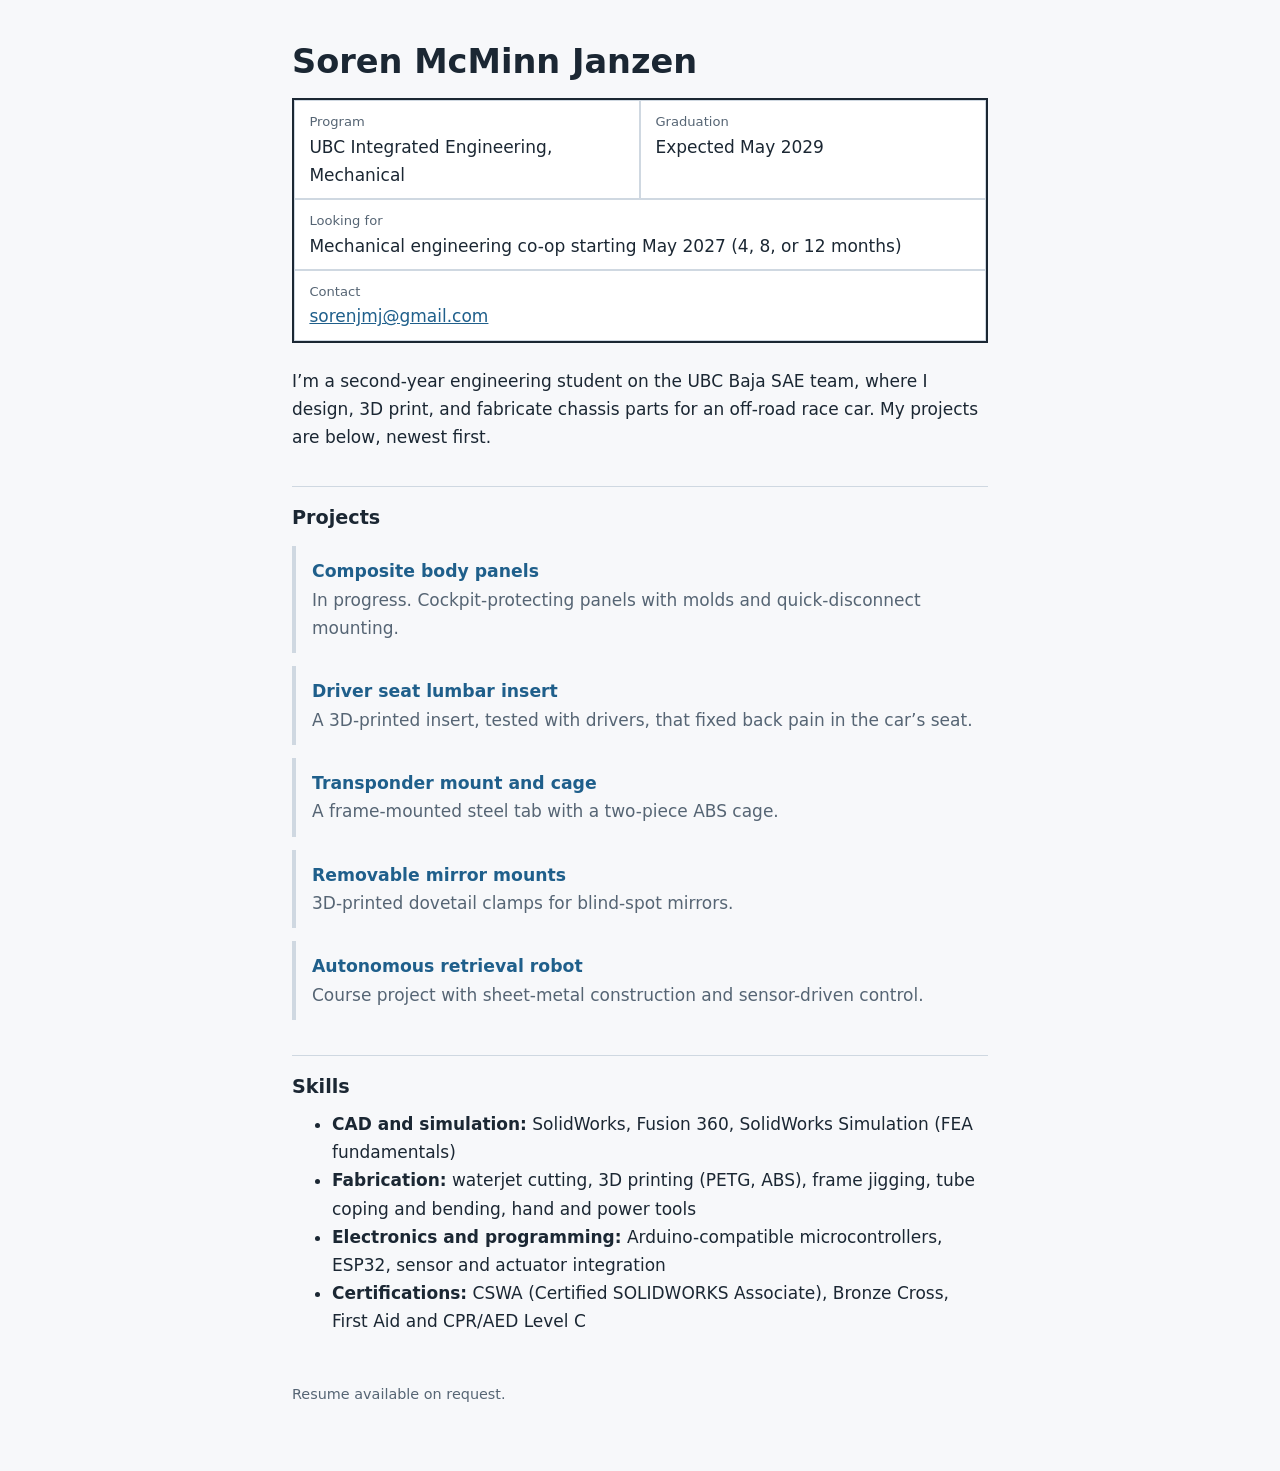
==== index.html @ 5ea5e31b "Add files via upload" ====
<!DOCTYPE html>
<html lang="en"><head><meta charset="utf-8"><meta name="viewport" content="width=device-width, initial-scale=1">
<title>Soren McMinn Janzen | Mechanical Engineering Portfolio</title><link rel="stylesheet" href="style.css"></head>
<body><main class="wrap">
<h1>Soren McMinn Janzen</h1>
<div class="titleblock">
<div><small>Program</small>UBC Integrated Engineering, Mechanical</div>
<div><small>Graduation</small>Expected May 2029</div>
<div class="wide"><small>Looking for</small>Mechanical engineering co-op starting May 2027 (4, 8, or 12 months)</div>
<div class="wide"><small>Contact</small><a href="mailto:sorenjmj@gmail.com">sorenjmj@gmail.com</a></div>
</div>
<p>I’m a second-year engineering student on the UBC Baja SAE team, where I design, 3D print, and fabricate chassis parts for an off-road race car. My projects are below, newest first.</p>
<h2>Projects</h2>
<a class="proj" href="body-panels.html"><strong>Composite body panels</strong><span>In progress. Cockpit-protecting panels with molds and quick-disconnect mounting.</span></a>
<a class="proj" href="seat-insert.html"><strong>Driver seat lumbar insert</strong><span>A 3D-printed insert, tested with drivers, that fixed back pain in the car’s seat.</span></a>
<a class="proj" href="transponder-mount.html"><strong>Transponder mount and cage</strong><span>A frame-mounted steel tab with a two-piece ABS cage.</span></a>
<a class="proj" href="mirrors.html"><strong>Removable mirror mounts</strong><span>3D-printed dovetail clamps for blind-spot mirrors.</span></a>
<a class="proj" href="robot.html"><strong>Autonomous retrieval robot</strong><span>Course project with sheet-metal construction and sensor-driven control.</span></a>
<h2>Skills</h2>
<ul><li><strong>CAD and simulation:</strong> SolidWorks, Fusion 360, SolidWorks Simulation (FEA fundamentals)</li>
<li><strong>Fabrication:</strong> waterjet cutting, 3D printing (PETG, ABS), frame jigging, tube coping and bending, hand and power tools</li>
<li><strong>Electronics and programming:</strong> Arduino-compatible microcontrollers, ESP32, sensor and actuator integration</li>
<li><strong>Certifications:</strong> CSWA (Certified SOLIDWORKS Associate), Bronze Cross, First Aid and CPR/AED Level C</li></ul>
<footer>Resume available on request.</footer>
</main></body></html>
---- style.css ----
:root{--bg:#f7f8fa;--ink:#1b2733;--mute:#566574;--rule:#cfd8e1;--accent:#1f5f8b;--panel:#fff}
*{box-sizing:border-box}
body{margin:0;font:17px/1.65 system-ui,-apple-system,"Segoe UI",Roboto,Helvetica,Arial,sans-serif;color:var(--ink);background:var(--bg)}
.wrap{max-width:46rem;margin:0 auto;padding:2rem 1.25rem 4rem}
a{color:var(--accent)}
a:focus-visible{outline:3px solid var(--accent);outline-offset:2px}
h1{font-size:2.1rem;line-height:1.2;margin:.3em 0 .2em}
h2{font-size:1.2rem;margin:2.2rem 0 .5rem;padding-top:.9rem;border-top:1px solid var(--rule)}
p,ul{margin:.5rem 0}
.meta{color:var(--mute);margin:0 0 1rem}
.back{display:inline-block;margin-bottom:1rem}
.titleblock{display:grid;grid-template-columns:1fr 1fr;border:2px solid var(--ink);background:var(--panel);margin:1rem 0 1.5rem}
.titleblock div{padding:.6rem .9rem;border:1px solid var(--rule)}
.titleblock small{display:block;color:var(--mute);font-size:.82rem}
.titleblock .wide{grid-column:1/-1}
.proj{display:block;padding:.7rem 0 .7rem 1rem;border-left:4px solid var(--rule);margin:.8rem 0;text-decoration:none;color:inherit}
.proj:hover,.proj:focus-visible{border-left-color:var(--accent)}
.proj strong{display:block;font-size:1.08rem;color:var(--accent)}
.proj span{color:var(--mute)}
.status{border-left:4px solid var(--accent);background:var(--panel);padding:.7rem 1rem;margin:1rem 0}
.fig{margin:1.4rem 0}
.fig img{display:block;width:100%;height:auto;border:1px solid var(--rule)}
.fig figcaption{color:var(--mute);font-size:.9rem;margin-top:.4rem}
footer{margin-top:3rem;color:var(--mute);font-size:.9rem}
@media(max-width:34rem){.titleblock{grid-template-columns:1fr}h1{font-size:1.7rem}}
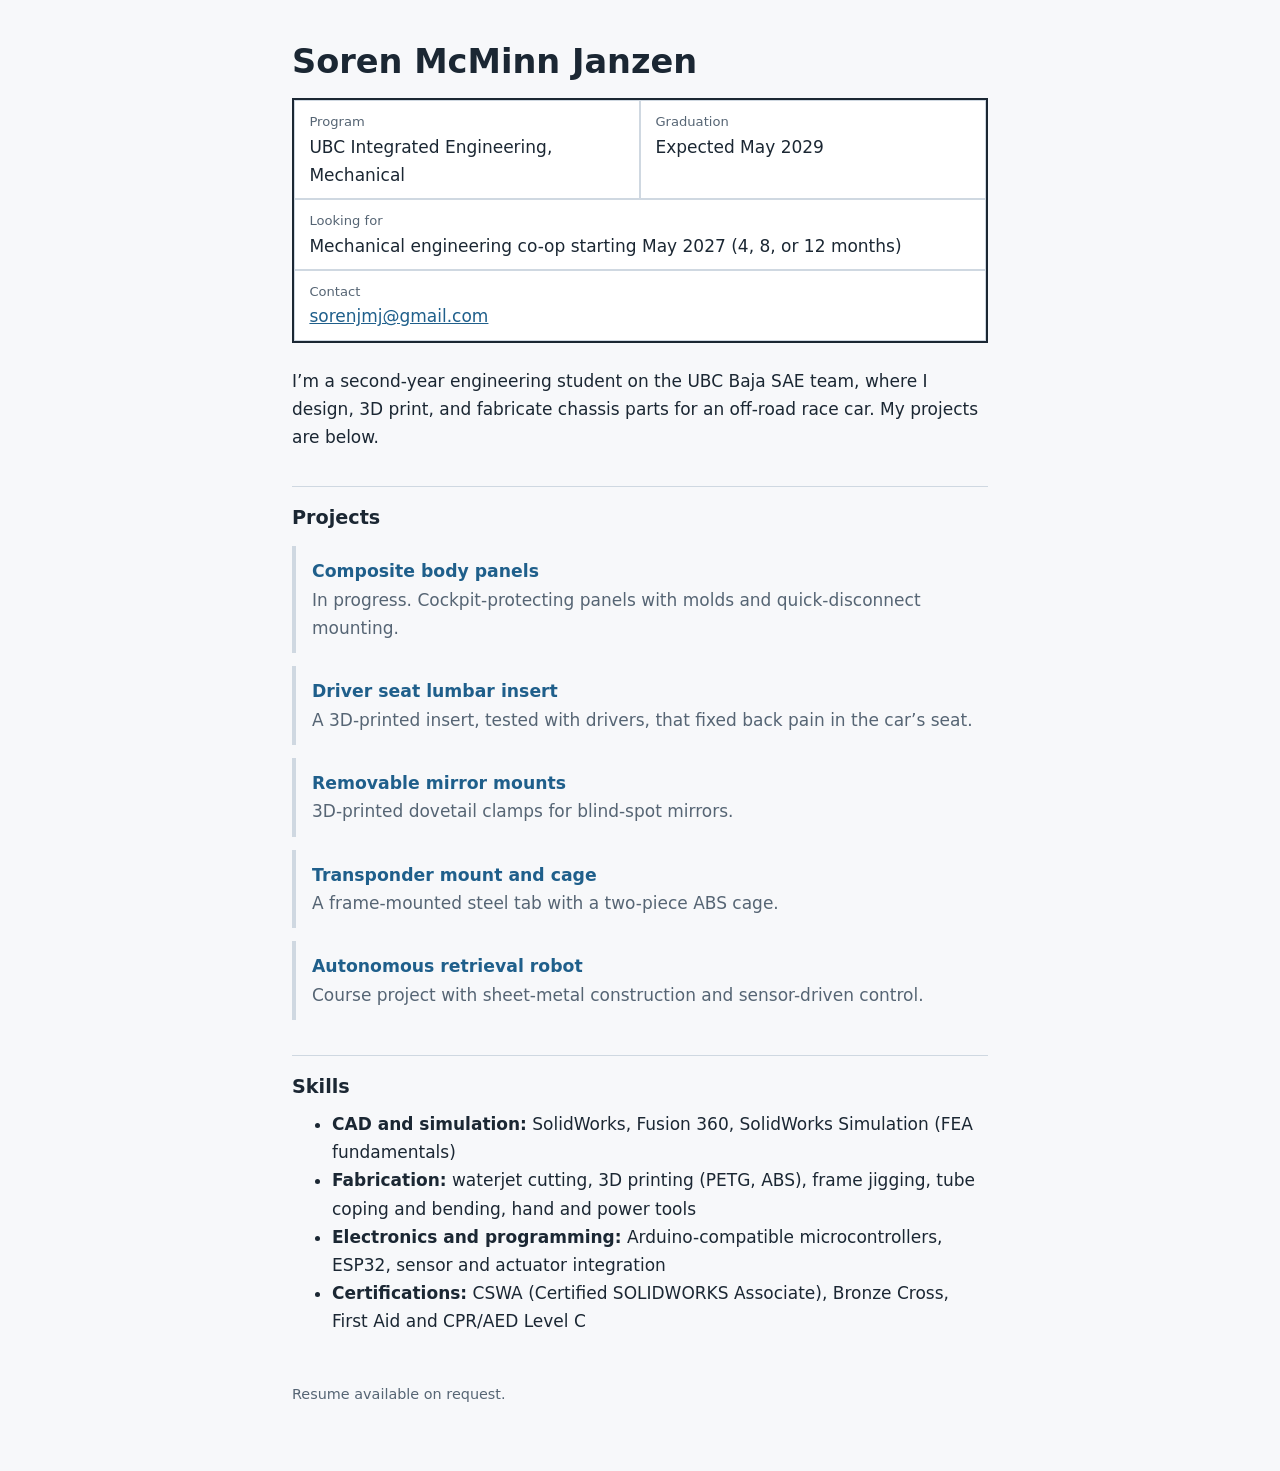
==== commit 557d339c: "Update index.html" ====
--- a/index.html
+++ b/index.html
@@ -9,12 +9,12 @@
 <div class="wide"><small>Looking for</small>Mechanical engineering co-op starting May 2027 (4, 8, or 12 months)</div>
 <div class="wide"><small>Contact</small><a href="mailto:sorenjmj@gmail.com">sorenjmj@gmail.com</a></div>
 </div>
-<p>I’m a second-year engineering student on the UBC Baja SAE team, where I design, 3D print, and fabricate chassis parts for an off-road race car. My projects are below, newest first.</p>
+<p>I’m a second-year engineering student on the UBC Baja SAE team, where I design, 3D print, and fabricate chassis parts for an off-road race car. My projects are below.</p>
 <h2>Projects</h2>
 <a class="proj" href="body-panels.html"><strong>Composite body panels</strong><span>In progress. Cockpit-protecting panels with molds and quick-disconnect mounting.</span></a>
 <a class="proj" href="seat-insert.html"><strong>Driver seat lumbar insert</strong><span>A 3D-printed insert, tested with drivers, that fixed back pain in the car’s seat.</span></a>
+<a class="proj" href="mirrors.html"><strong>Removable mirror mounts</strong><span>3D-printed dovetail clamps for blind-spot mirrors.</span></a>
 <a class="proj" href="transponder-mount.html"><strong>Transponder mount and cage</strong><span>A frame-mounted steel tab with a two-piece ABS cage.</span></a>
-<a class="proj" href="mirrors.html"><strong>Removable mirror mounts</strong><span>3D-printed dovetail clamps for blind-spot mirrors.</span></a>
 <a class="proj" href="robot.html"><strong>Autonomous retrieval robot</strong><span>Course project with sheet-metal construction and sensor-driven control.</span></a>
 <h2>Skills</h2>
 <ul><li><strong>CAD and simulation:</strong> SolidWorks, Fusion 360, SolidWorks Simulation (FEA fundamentals)</li>
@@ -22,4 +22,4 @@
 <li><strong>Electronics and programming:</strong> Arduino-compatible microcontrollers, ESP32, sensor and actuator integration</li>
 <li><strong>Certifications:</strong> CSWA (Certified SOLIDWORKS Associate), Bronze Cross, First Aid and CPR/AED Level C</li></ul>
 <footer>Resume available on request.</footer>
-</main></body></html>+</main></body></html>
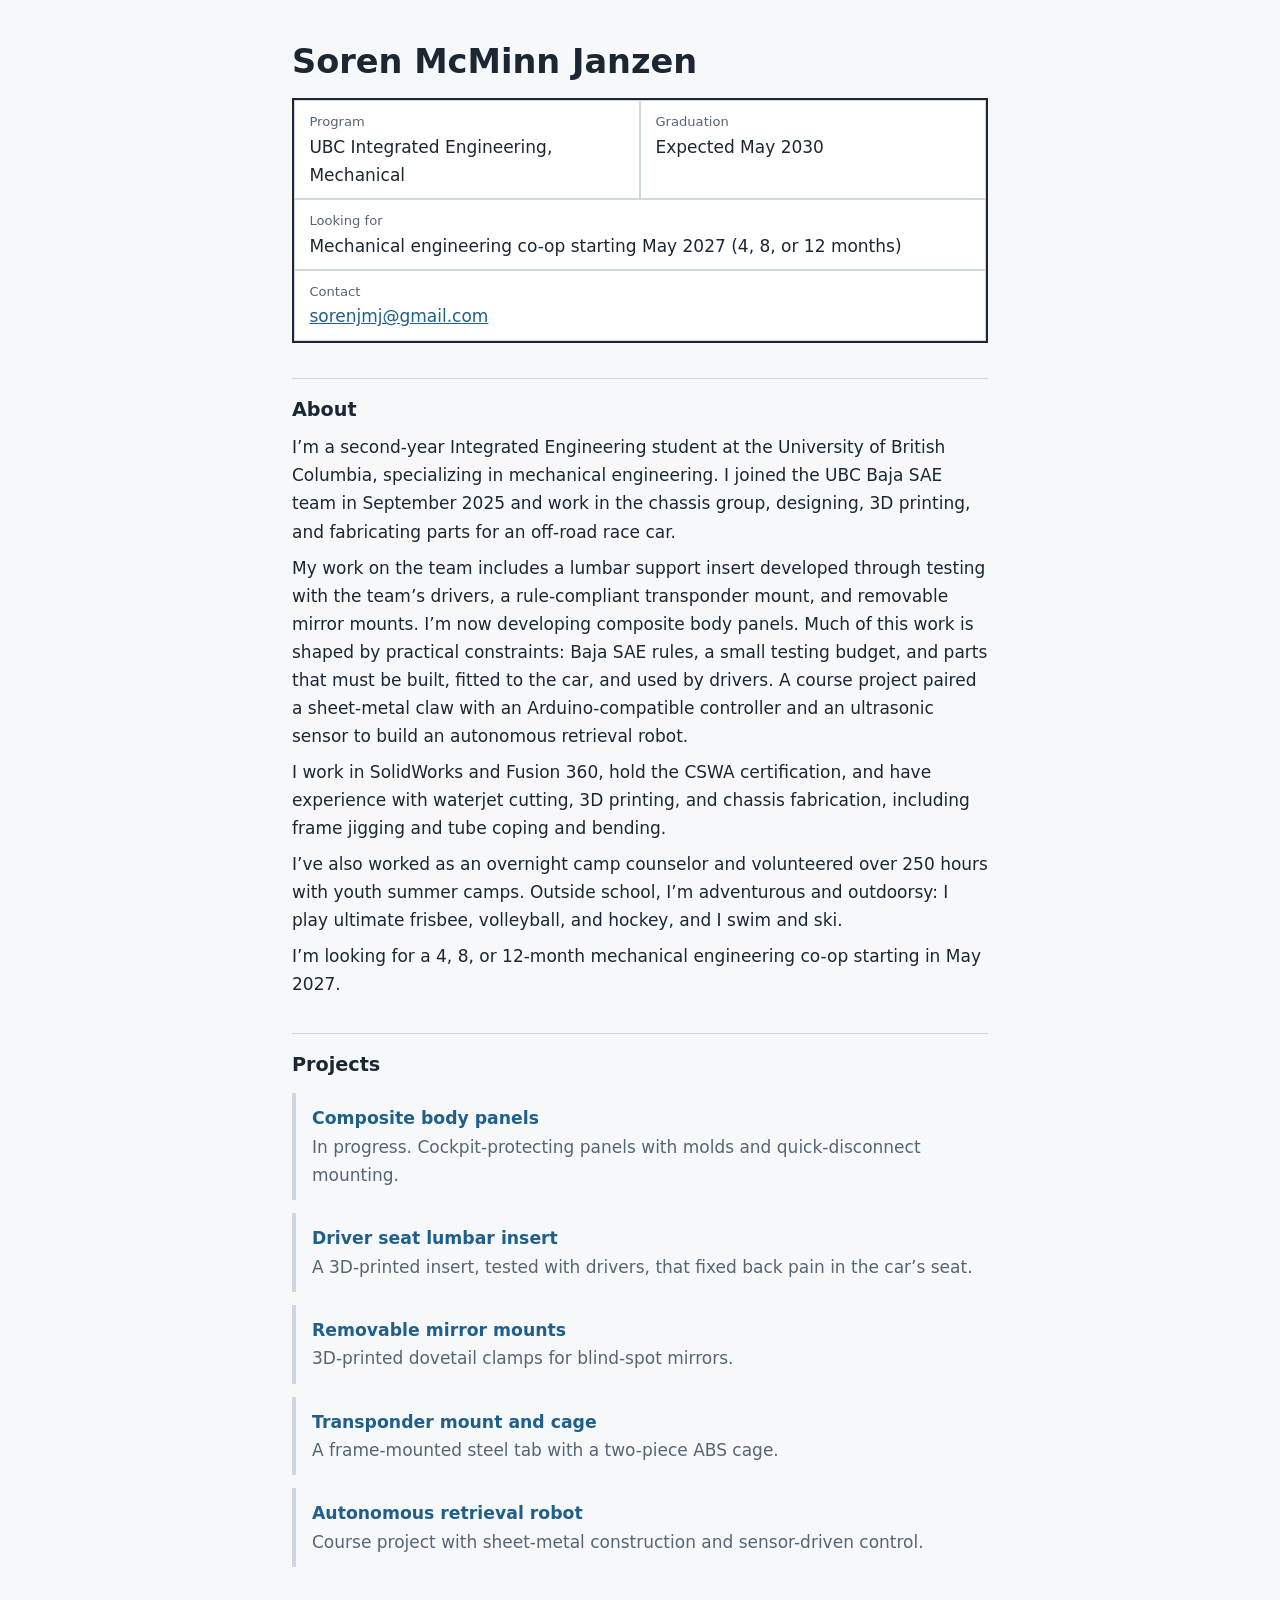
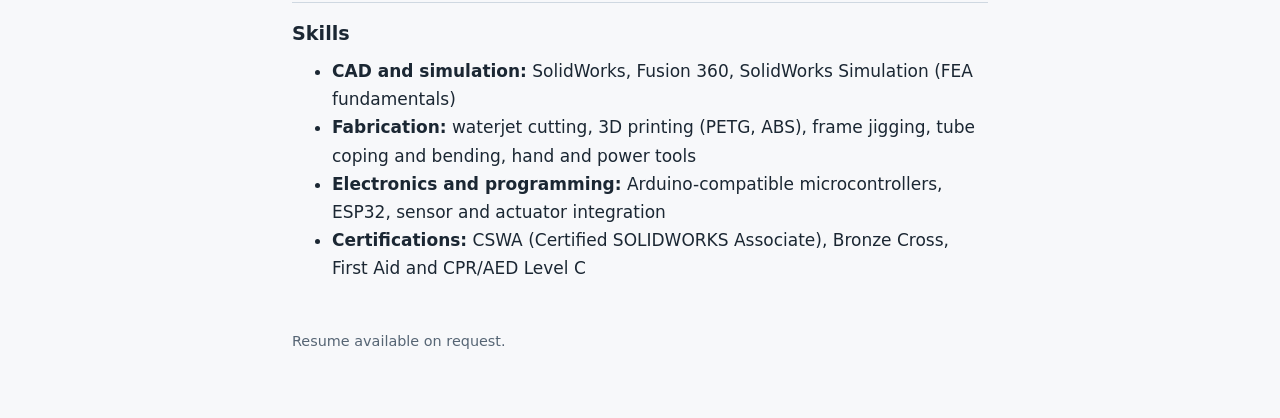
==== commit 4f5d0db6: "Update index.html" ====
--- a/index.html
+++ b/index.html
@@ -5,12 +5,11 @@
 <h1>Soren McMinn Janzen</h1>
 <div class="titleblock">
 <div><small>Program</small>UBC Integrated Engineering, Mechanical</div>
-<div><small>Graduation</small>Expected May 2029</div>
+<div><small>Graduation</small>Expected May 2030</div>
 <div class="wide"><small>Looking for</small>Mechanical engineering co-op starting May 2027 (4, 8, or 12 months)</div>
 <div class="wide"><small>Contact</small><a href="mailto:sorenjmj@gmail.com">sorenjmj@gmail.com</a></div>
 </div>
-<p>I’m a second-year engineering student on the UBC Baja SAE team, where I design, 3D print, and fabricate chassis parts for an off-road race car. My projects are below.</p>
-<h2>Projects</h2>
+<h2>About</h2><p>I’m a second-year Integrated Engineering student at the University of British Columbia, specializing in mechanical engineering. I joined the UBC Baja SAE team in September 2025 and work in the chassis group, designing, 3D printing, and fabricating parts for an off-road race car.</p><p>My work on the team includes a lumbar support insert developed through testing with the team’s drivers, a rule-compliant transponder mount, and removable mirror mounts. I’m now developing composite body panels. Much of this work is shaped by practical constraints: Baja SAE rules, a small testing budget, and parts that must be built, fitted to the car, and used by drivers. A course project paired a sheet-metal claw with an Arduino-compatible controller and an ultrasonic sensor to build an autonomous retrieval robot.</p><p>I work in SolidWorks and Fusion 360, hold the CSWA certification, and have experience with waterjet cutting, 3D printing, and chassis fabrication, including frame jigging and tube coping and bending.</p><p>I’ve also worked as an overnight camp counselor and volunteered over 250 hours with youth summer camps. Outside school, I’m adventurous and outdoorsy: I play ultimate frisbee, volleyball, and hockey, and I swim and ski.</p><p>I’m looking for a 4, 8, or 12-month mechanical engineering co-op starting in May 2027.</p><h2>Projects</h2>
 <a class="proj" href="body-panels.html"><strong>Composite body panels</strong><span>In progress. Cockpit-protecting panels with molds and quick-disconnect mounting.</span></a>
 <a class="proj" href="seat-insert.html"><strong>Driver seat lumbar insert</strong><span>A 3D-printed insert, tested with drivers, that fixed back pain in the car’s seat.</span></a>
 <a class="proj" href="mirrors.html"><strong>Removable mirror mounts</strong><span>3D-printed dovetail clamps for blind-spot mirrors.</span></a>
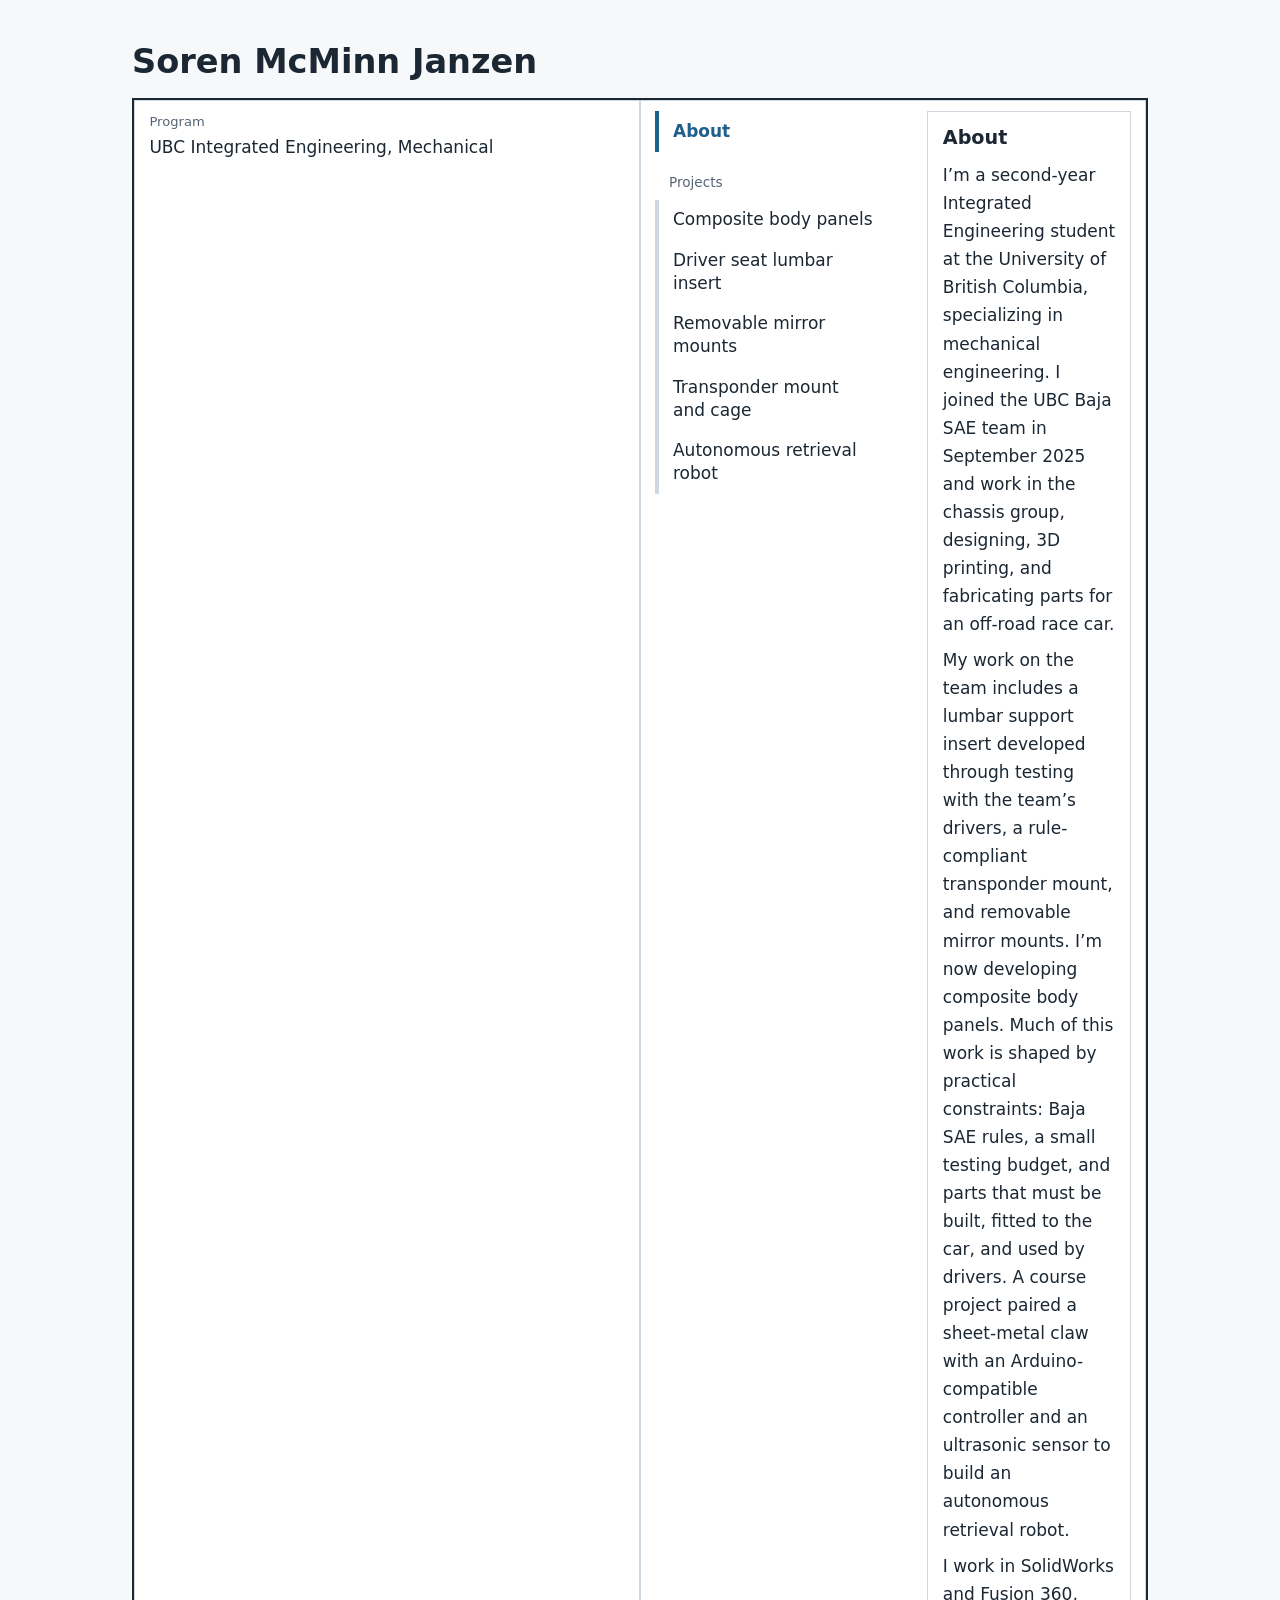
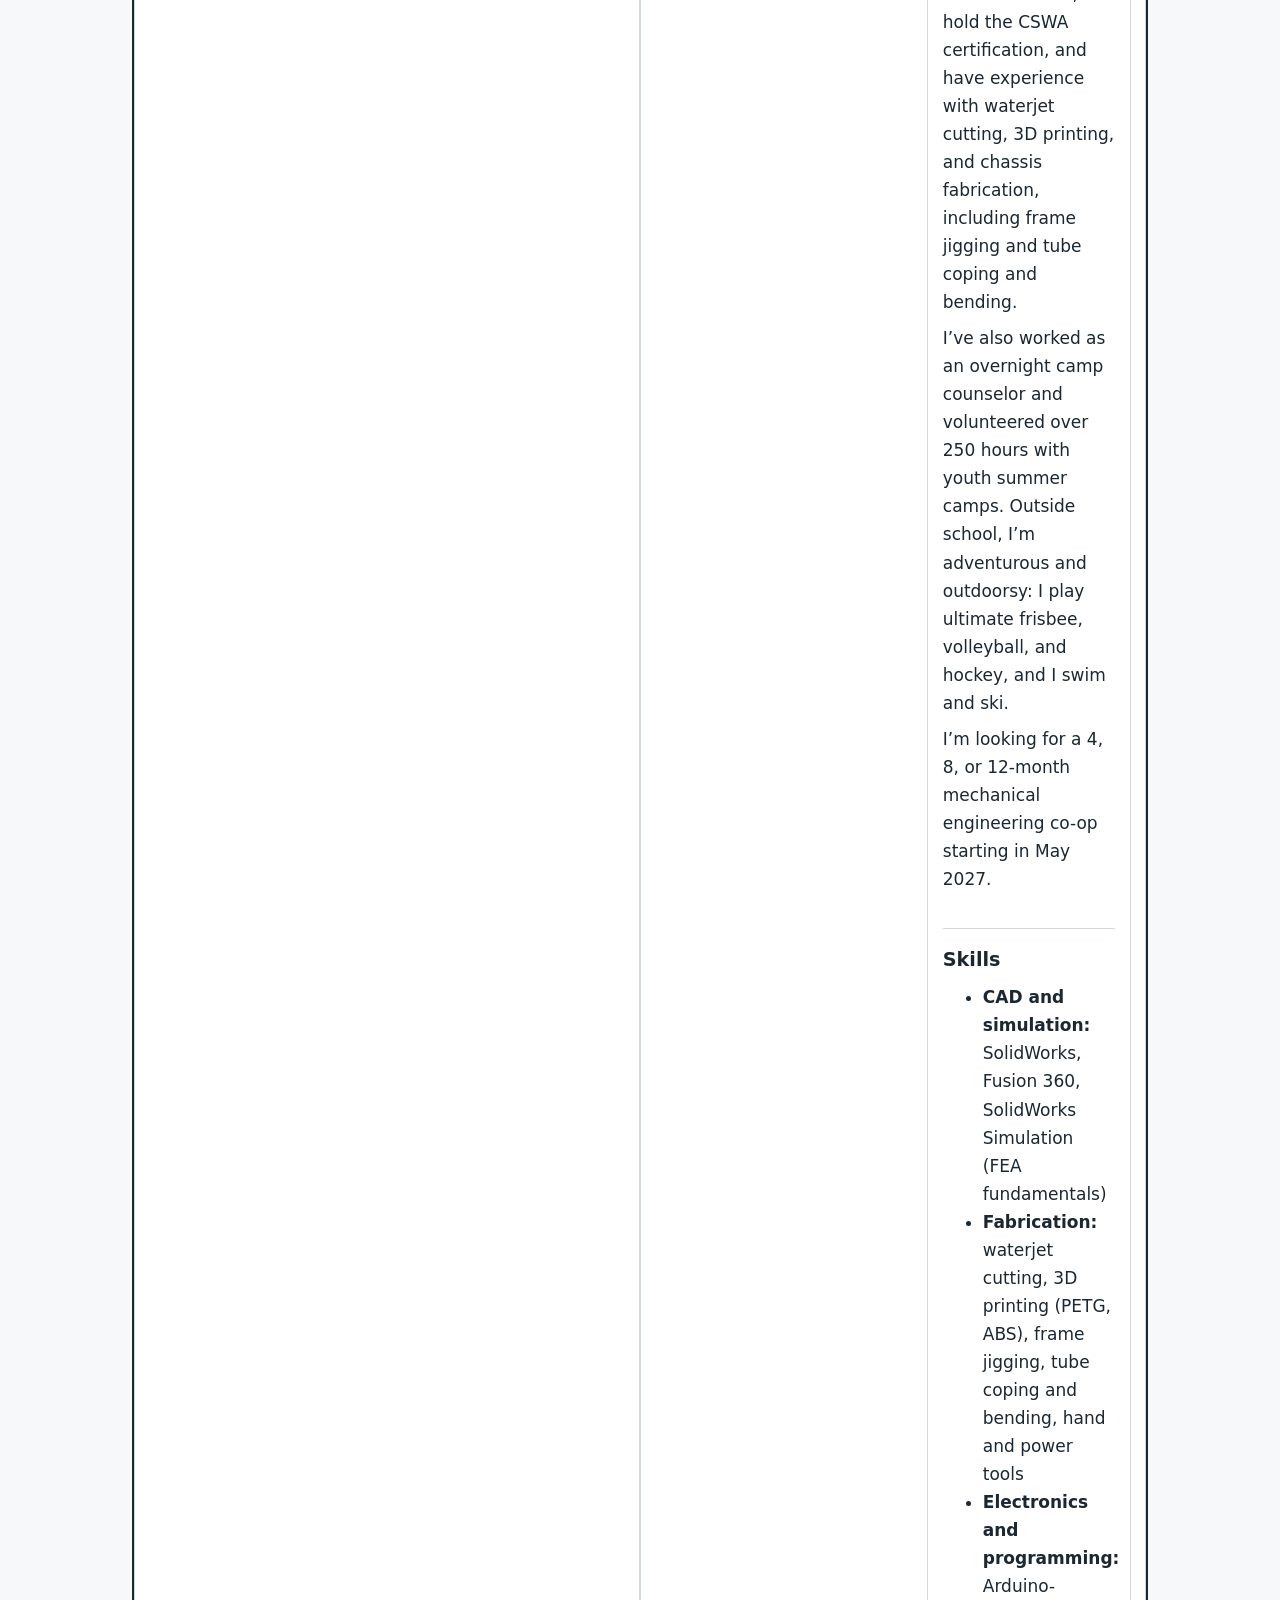
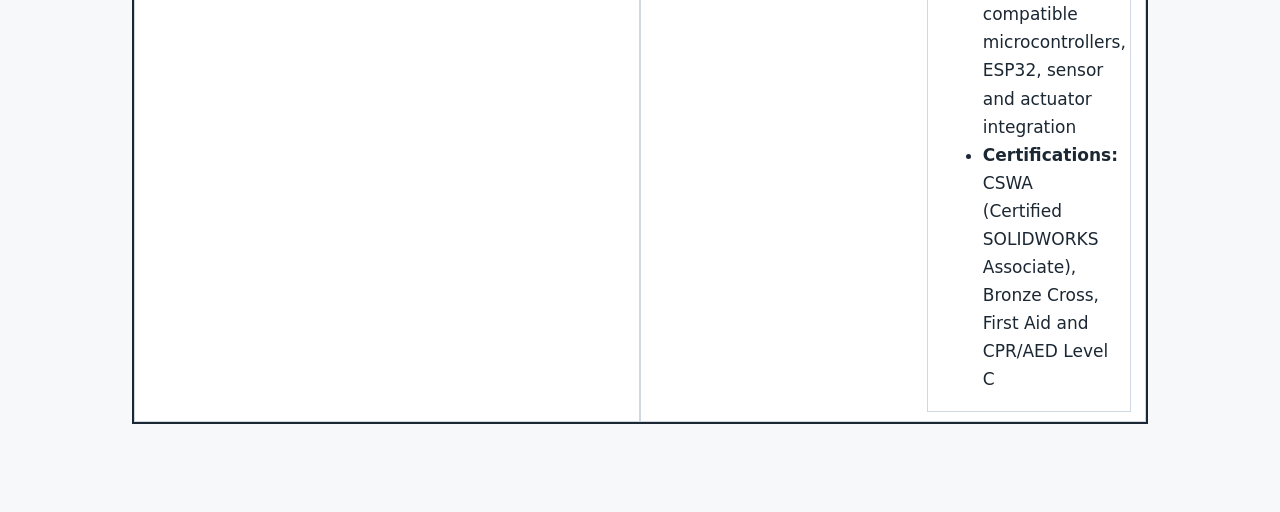
==== commit edd845f7: "Update index.html" ====
--- a/index.html
+++ b/index.html
@@ -1,24 +1,74 @@
 <!DOCTYPE html>
 <html lang="en"><head><meta charset="utf-8"><meta name="viewport" content="width=device-width, initial-scale=1">
 <title>Soren McMinn Janzen | Mechanical Engineering Portfolio</title><link rel="stylesheet" href="style.css"></head>
-<body><main class="wrap">
+<body><main class="wrap wide">
 <h1>Soren McMinn Janzen</h1>
 <div class="titleblock">
 <div><small>Program</small>UBC Integrated Engineering, Mechanical</div>
-<div><small>Graduation</small>Expected May 2030</div>
-<div class="wide"><small>Looking for</small>Mechanical engineering co-op starting May 2027 (4, 8, or 12 months)</div>
-<div class="wide"><small>Contact</small><a href="mailto:sorenjmj@gmail.com">sorenjmj@gmail.com</a></div>
-</div>
-<h2>About</h2><p>I’m a second-year Integrated Engineering student at the University of British Columbia, specializing in mechanical engineering. I joined the UBC Baja SAE team in September 2025 and work in the chassis group, designing, 3D printing, and fabricating parts for an off-road race car.</p><p>My work on the team includes a lumbar support insert developed through testing with the team’s drivers, a rule-compliant transponder mount, and removable mirror mounts. I’m now developing composite body panels. Much of this work is shaped by practical constraints: Baja SAE rules, a small testing budget, and parts that must be built, fitted to the car, and used by drivers. A course project paired a sheet-metal claw with an Arduino-compatible controller and an ultrasonic sensor to build an autonomous retrieval robot.</p><p>I work in SolidWorks and Fusion 360, hold the CSWA certification, and have experience with waterjet cutting, 3D printing, and chassis fabrication, including frame jigging and tube coping and bending.</p><p>I’ve also worked as an overnight camp counselor and volunteered over 250 hours with youth summer camps. Outside school, I’m adventurous and outdoorsy: I play ultimate frisbee, volleyball, and hockey, and I swim and ski.</p><p>I’m looking for a 4, 8, or 12-month mechanical engineering co-op starting in May 2027.</p><h2>Projects</h2>
-<a class="proj" href="body-panels.html"><strong>Composite body panels</strong><span>In progress. Cockpit-protecting panels with molds and quick-disconnect mounting.</span></a>
-<a class="proj" href="seat-insert.html"><strong>Driver seat lumbar insert</strong><span>A 3D-printed insert, tested with drivers, that fixed back pain in the car’s seat.</span></a>
-<a class="proj" href="mirrors.html"><strong>Removable mirror mounts</strong><span>3D-printed dovetail clamps for blind-spot mirrors.</span></a>
-<a class="proj" href="transponder-mount.html"><strong>Transponder mount and cage</strong><span>A frame-mounted steel tab with a two-piece ABS cage.</span></a>
-<a class="proj" href="robot.html"><strong>Autonomous retrieval robot</strong><span>Course project with sheet-metal construction and sensor-driven control.</span></a>
-<h2>Skills</h2>
+<div class="layout">
+<nav class="side" aria-label="Portfolio sections">
+<ul><li><a href="#about" data-id="about">About</a></li></ul>
+<p class="sidelabel">Projects</p>
+<ul>
+<li><a href="body-panels.html" data-id="body-panels">Composite body panels</a></li>
+<li><a href="seat-insert.html" data-id="seat-insert">Driver seat lumbar insert</a></li>
+<li><a href="mirrors.html" data-id="mirrors">Removable mirror mounts</a></li>
+<li><a href="transponder-mount.html" data-id="transponder-mount">Transponder mount and cage</a></li>
+<li><a href="robot.html" data-id="robot">Autonomous retrieval robot</a></li>
+</ul>
+</nav>
+<div class="panel" id="panel" tabindex="-1">
+<h2>About</h2><p>I’m a second-year Integrated Engineering student at the University of British Columbia, specializing in mechanical engineering. I joined the UBC Baja SAE team in September 2025 and work in the chassis group, designing, 3D printing, and fabricating parts for an off-road race car.</p><p>My work on the team includes a lumbar support insert developed through testing with the team’s drivers, a rule-compliant transponder mount, and removable mirror mounts. I’m now developing composite body panels. Much of this work is shaped by practical constraints: Baja SAE rules, a small testing budget, and parts that must be built, fitted to the car, and used by drivers. A course project paired a sheet-metal claw with an Arduino-compatible controller and an ultrasonic sensor to build an autonomous retrieval robot.</p><p>I work in SolidWorks and Fusion 360, hold the CSWA certification, and have experience with waterjet cutting, 3D printing, and chassis fabrication, including frame jigging and tube coping and bending.</p><p>I’ve also worked as an overnight camp counselor and volunteered over 250 hours with youth summer camps. Outside school, I’m adventurous and outdoorsy: I play ultimate frisbee, volleyball, and hockey, and I swim and ski.</p><p>I’m looking for a 4, 8, or 12-month mechanical engineering co-op starting in May 2027.</p><h2>Skills</h2>
 <ul><li><strong>CAD and simulation:</strong> SolidWorks, Fusion 360, SolidWorks Simulation (FEA fundamentals)</li>
 <li><strong>Fabrication:</strong> waterjet cutting, 3D printing (PETG, ABS), frame jigging, tube coping and bending, hand and power tools</li>
 <li><strong>Electronics and programming:</strong> Arduino-compatible microcontrollers, ESP32, sensor and actuator integration</li>
 <li><strong>Certifications:</strong> CSWA (Certified SOLIDWORKS Associate), Bronze Cross, First Aid and CPR/AED Level C</li></ul>
-<footer>Resume available on request.</footer>
-</main></body></html>
+</div>
+</div>
+</main>
+<script>
+(function () {
+  var panel = document.getElementById('panel');
+  var home = panel.innerHTML;
+  var links = Array.prototype.slice.call(document.querySelectorAll('.side a'));
+
+  function setActive(a) {
+    links.forEach(function (l) { l.removeAttribute('aria-current'); });
+    a.setAttribute('aria-current', 'page');
+  }
+  function reveal() {
+    panel.classList.remove('in'); void panel.offsetWidth; panel.classList.add('in');
+  }
+  function route() {
+    var id = location.hash.slice(1) || 'about';
+    var a = links.filter(function (l) { return l.dataset.id === id; })[0] || links[0];
+    if (a.dataset.id === 'about') { panel.innerHTML = home; setActive(a); reveal(); return; }
+    fetch(a.getAttribute('href'))
+      .then(function (r) { if (!r.ok) throw new Error('x'); return r.text(); })
+      .then(function (t) {
+        var doc = new DOMParser().parseFromString(t, 'text/html');
+        var main = doc.querySelector('main');
+        var back = main.querySelector('.back'); if (back) back.remove();
+        var h1 = main.querySelector('h1');
+        var h2 = document.createElement('h2'); h2.className = 'ptitle'; h2.textContent = h1.textContent; h1.replaceWith(h2);
+        Array.prototype.slice.call(main.querySelectorAll('h2:not(.ptitle)')).forEach(function (h) {
+          var h3 = document.createElement('h3'); h3.innerHTML = h.innerHTML; h.replaceWith(h3);
+        });
+        panel.innerHTML = main.innerHTML; setActive(a); reveal();
+      })
+      .catch(function () { window.location.href = a.getAttribute('href'); });
+  }
+  links.forEach(function (a) {
+    a.addEventListener('click', function (e) {
+      e.preventDefault();
+      var id = a.dataset.id;
+      if (location.hash.slice(1) === id || (!location.hash && id === 'about')) { route(); } else { location.hash = id; }
+      panel.focus({ preventScroll: true });
+      if (window.innerWidth < 770) panel.scrollIntoView({ behavior: 'smooth', block: 'start' });
+    });
+  });
+  window.addEventListener('hashchange', route);
+  route();
+})();
+</script>
+</body></html>
--- a/style.css
+++ b/style.css
@@ -23,3 +23,27 @@
 .fig figcaption{color:var(--mute);font-size:.9rem;margin-top:.4rem}
 footer{margin-top:3rem;color:var(--mute);font-size:.9rem}
 @media(max-width:34rem){.titleblock{grid-template-columns:1fr}h1{font-size:1.7rem}}
+
+.wrap.wide{max-width:66rem}
+.layout{display:grid;grid-template-columns:14.5rem minmax(0,1fr);gap:2.5rem;align-items:start}
+.side{position:sticky;top:1rem}
+.side ul{list-style:none;margin:0;padding:0}
+.side a{display:block;padding:.55rem .85rem;border-left:4px solid var(--rule);color:var(--ink);text-decoration:none;line-height:1.35}
+.side a:hover{border-left-color:var(--accent)}
+.side a[aria-current]{border-left-color:var(--accent);background:var(--panel);color:var(--accent);font-weight:600}
+.sidelabel{margin:1.2rem 0 .4rem;padding-left:.85rem;color:var(--mute);font-size:.85rem}
+.panel{min-width:0}
+.panel:focus{outline:none}
+.panel>h2:first-child{margin-top:0;border-top:0;padding-top:0}
+.ptitle{font-size:1.7rem;line-height:1.2;margin:0 0 .2rem;border-top:0;padding-top:0}
+.panel h3{font-size:1.2rem;margin:2.2rem 0 .5rem;padding-top:.9rem;border-top:1px solid var(--rule)}
+@media (prefers-reduced-motion:no-preference){.panel.in{animation:pop .22s ease-out}}
+@keyframes pop{from{opacity:0;transform:translateY(8px)}to{opacity:1;transform:none}}
+@media(max-width:48rem){
+.layout{grid-template-columns:1fr;gap:1.2rem}
+.side{position:static}
+.side ul{display:flex;flex-wrap:wrap;gap:.4rem}
+.side a{border:1px solid var(--rule);border-radius:.4rem;background:var(--panel)}
+.side a[aria-current]{border-color:var(--accent)}
+.sidelabel{padding-left:0}
+}
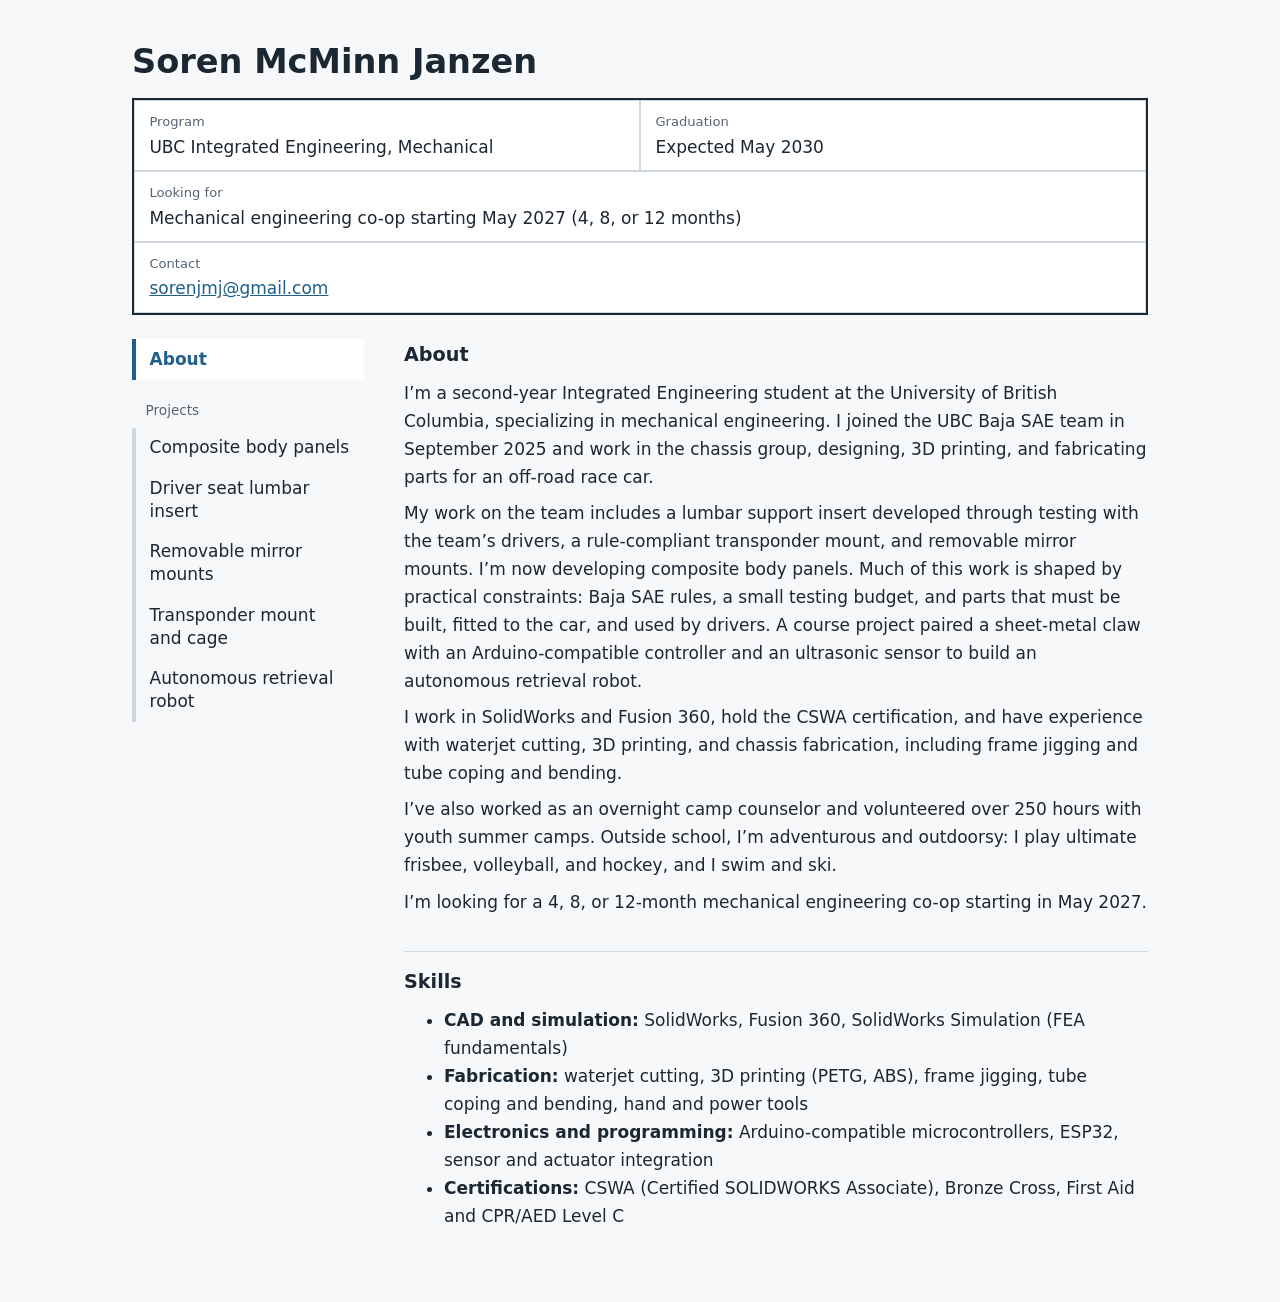
==== commit 15e3aca8: "Update index.html" ====
--- a/index.html
+++ b/index.html
@@ -5,6 +5,10 @@
 <h1>Soren McMinn Janzen</h1>
 <div class="titleblock">
 <div><small>Program</small>UBC Integrated Engineering, Mechanical</div>
+<div><small>Graduation</small>Expected May 2030</div>
+<div class="wide"><small>Looking for</small>Mechanical engineering co-op starting May 2027 (4, 8, or 12 months)</div>
+<div class="wide"><small>Contact</small><a href="mailto:sorenjmj@gmail.com">sorenjmj@gmail.com</a></div>
+</div>
 <div class="layout">
 <nav class="side" aria-label="Portfolio sections">
 <ul><li><a href="#about" data-id="about">About</a></li></ul>
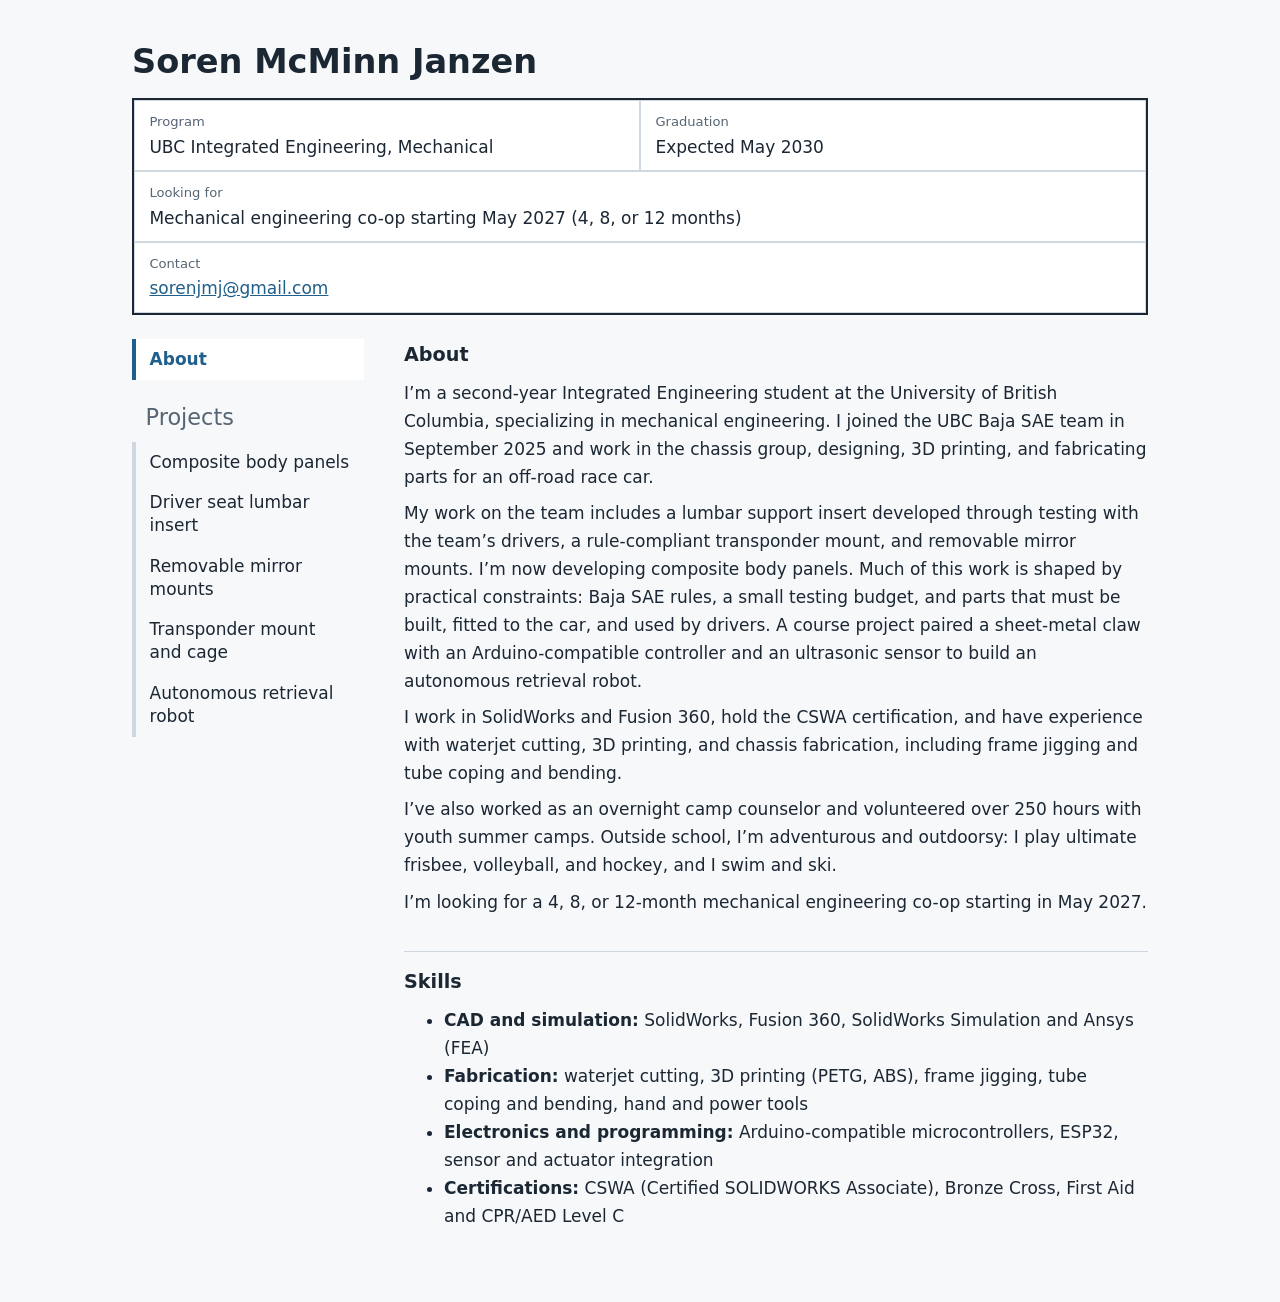
==== commit 19329dce: "Enhance skills list with Ansys for FEA Updated skills section to include Ansys for FEA." ====
--- a/index.html
+++ b/index.html
@@ -23,7 +23,7 @@
 </nav>
 <div class="panel" id="panel" tabindex="-1">
 <h2>About</h2><p>I’m a second-year Integrated Engineering student at the University of British Columbia, specializing in mechanical engineering. I joined the UBC Baja SAE team in September 2025 and work in the chassis group, designing, 3D printing, and fabricating parts for an off-road race car.</p><p>My work on the team includes a lumbar support insert developed through testing with the team’s drivers, a rule-compliant transponder mount, and removable mirror mounts. I’m now developing composite body panels. Much of this work is shaped by practical constraints: Baja SAE rules, a small testing budget, and parts that must be built, fitted to the car, and used by drivers. A course project paired a sheet-metal claw with an Arduino-compatible controller and an ultrasonic sensor to build an autonomous retrieval robot.</p><p>I work in SolidWorks and Fusion 360, hold the CSWA certification, and have experience with waterjet cutting, 3D printing, and chassis fabrication, including frame jigging and tube coping and bending.</p><p>I’ve also worked as an overnight camp counselor and volunteered over 250 hours with youth summer camps. Outside school, I’m adventurous and outdoorsy: I play ultimate frisbee, volleyball, and hockey, and I swim and ski.</p><p>I’m looking for a 4, 8, or 12-month mechanical engineering co-op starting in May 2027.</p><h2>Skills</h2>
-<ul><li><strong>CAD and simulation:</strong> SolidWorks, Fusion 360, SolidWorks Simulation (FEA fundamentals)</li>
+<ul><li><strong>CAD and simulation:</strong> SolidWorks, Fusion 360, SolidWorks Simulation and Ansys (FEA)</li>
 <li><strong>Fabrication:</strong> waterjet cutting, 3D printing (PETG, ABS), frame jigging, tube coping and bending, hand and power tools</li>
 <li><strong>Electronics and programming:</strong> Arduino-compatible microcontrollers, ESP32, sensor and actuator integration</li>
 <li><strong>Certifications:</strong> CSWA (Certified SOLIDWORKS Associate), Bronze Cross, First Aid and CPR/AED Level C</li></ul>
--- a/style.css
+++ b/style.css
@@ -19,7 +19,7 @@
 .proj span{color:var(--mute)}
 .status{border-left:4px solid var(--accent);background:var(--panel);padding:.7rem 1rem;margin:1rem 0}
 .fig{margin:1.4rem 0}
-.fig img{display:block;width:100%;height:auto;border:1px solid var(--rule)}
+.fig img{display:block;max-width:100%;max-height:26rem;width:auto;height:auto;border:1px solid var(--rule)}
 .fig figcaption{color:var(--mute);font-size:.9rem;margin-top:.4rem}
 footer{margin-top:3rem;color:var(--mute);font-size:.9rem}
 @media(max-width:34rem){.titleblock{grid-template-columns:1fr}h1{font-size:1.7rem}}
@@ -31,7 +31,7 @@
 .side a{display:block;padding:.55rem .85rem;border-left:4px solid var(--rule);color:var(--ink);text-decoration:none;line-height:1.35}
 .side a:hover{border-left-color:var(--accent)}
 .side a[aria-current]{border-left-color:var(--accent);background:var(--panel);color:var(--accent);font-weight:600}
-.sidelabel{margin:1.2rem 0 .4rem;padding-left:.85rem;color:var(--mute);font-size:.85rem}
+.sidelabel{margin:1.2rem 0 .4rem;padding-left:.85rem;color:var(--mute);font-size:1.4rem}
 .panel{min-width:0}
 .panel:focus{outline:none}
 .panel>h2:first-child{margin-top:0;border-top:0;padding-top:0}
@@ -47,3 +47,7 @@
 .side a[aria-current]{border-color:var(--accent)}
 .sidelabel{padding-left:0}
 }
+
+.figrow{display:flex;flex-wrap:wrap;gap:1rem;align-items:flex-start;margin:1.4rem 0}
+.figrow .fig{flex:1 1 9rem;margin:0;min-width:0}
+.figrow .fig img{width:100%;max-height:none;object-fit:contain}
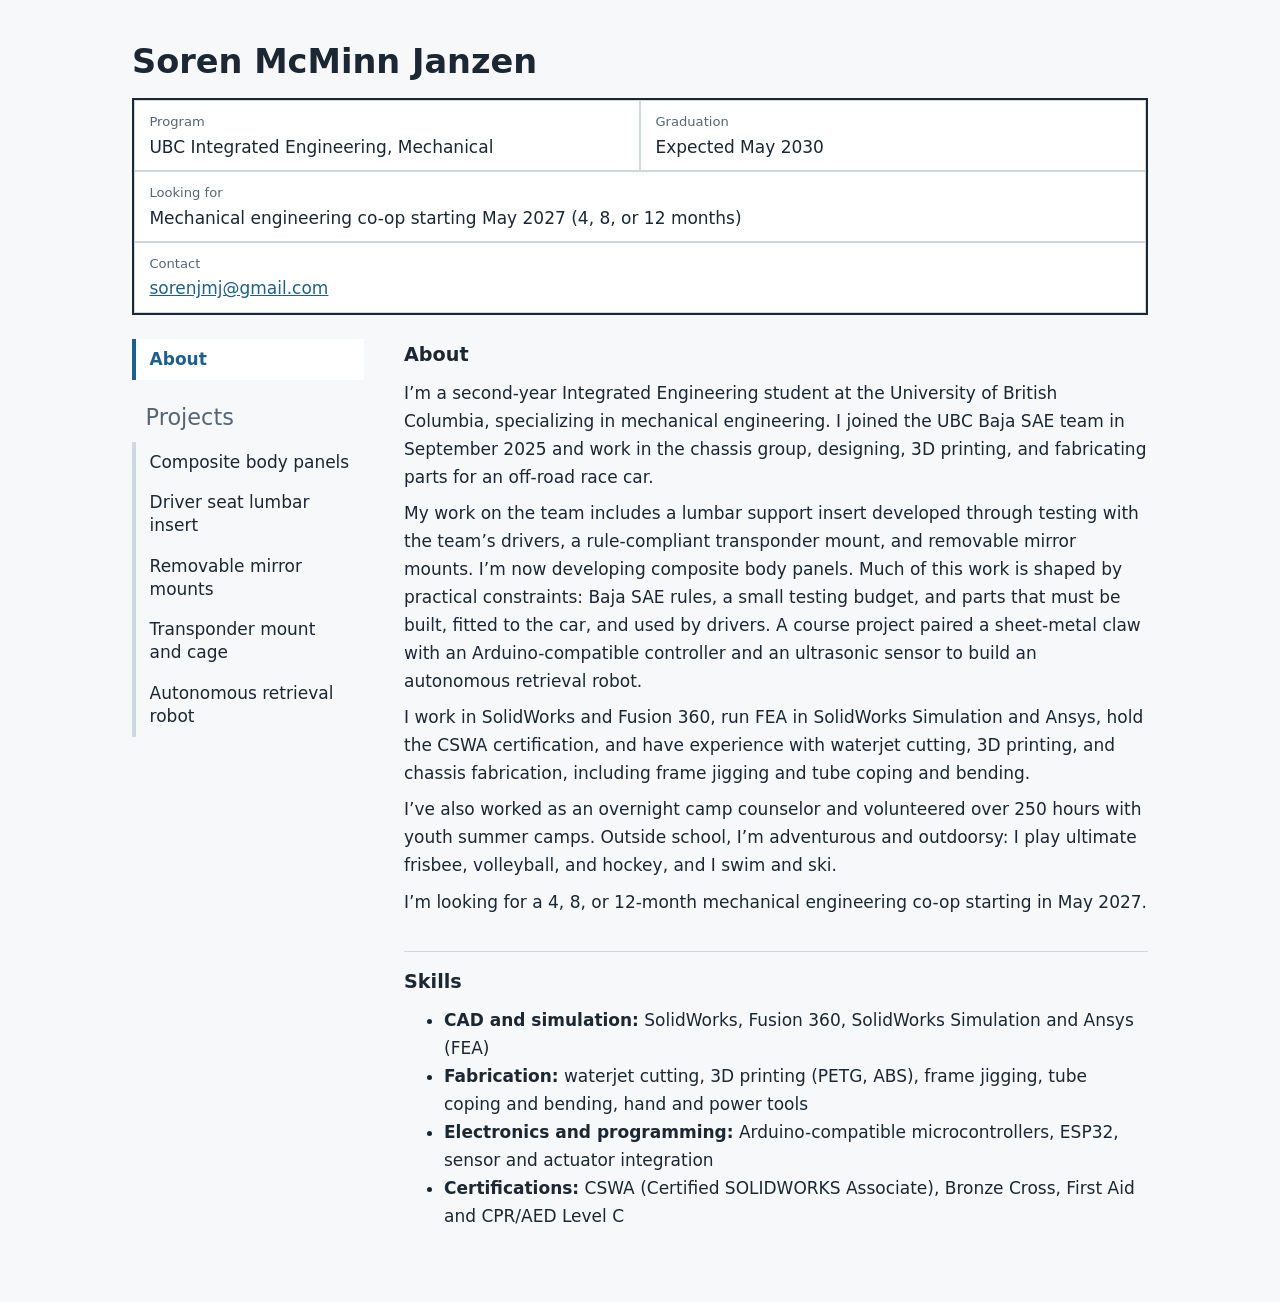
==== commit d58ba85f: "Add Ansys to About" ====
--- a/index.html
+++ b/index.html
@@ -22,7 +22,7 @@
 </ul>
 </nav>
 <div class="panel" id="panel" tabindex="-1">
-<h2>About</h2><p>I’m a second-year Integrated Engineering student at the University of British Columbia, specializing in mechanical engineering. I joined the UBC Baja SAE team in September 2025 and work in the chassis group, designing, 3D printing, and fabricating parts for an off-road race car.</p><p>My work on the team includes a lumbar support insert developed through testing with the team’s drivers, a rule-compliant transponder mount, and removable mirror mounts. I’m now developing composite body panels. Much of this work is shaped by practical constraints: Baja SAE rules, a small testing budget, and parts that must be built, fitted to the car, and used by drivers. A course project paired a sheet-metal claw with an Arduino-compatible controller and an ultrasonic sensor to build an autonomous retrieval robot.</p><p>I work in SolidWorks and Fusion 360, hold the CSWA certification, and have experience with waterjet cutting, 3D printing, and chassis fabrication, including frame jigging and tube coping and bending.</p><p>I’ve also worked as an overnight camp counselor and volunteered over 250 hours with youth summer camps. Outside school, I’m adventurous and outdoorsy: I play ultimate frisbee, volleyball, and hockey, and I swim and ski.</p><p>I’m looking for a 4, 8, or 12-month mechanical engineering co-op starting in May 2027.</p><h2>Skills</h2>
+<h2>About</h2><p>I’m a second-year Integrated Engineering student at the University of British Columbia, specializing in mechanical engineering. I joined the UBC Baja SAE team in September 2025 and work in the chassis group, designing, 3D printing, and fabricating parts for an off-road race car.</p><p>My work on the team includes a lumbar support insert developed through testing with the team’s drivers, a rule-compliant transponder mount, and removable mirror mounts. I’m now developing composite body panels. Much of this work is shaped by practical constraints: Baja SAE rules, a small testing budget, and parts that must be built, fitted to the car, and used by drivers. A course project paired a sheet-metal claw with an Arduino-compatible controller and an ultrasonic sensor to build an autonomous retrieval robot.</p><p>I work in SolidWorks and Fusion 360, run FEA in SolidWorks Simulation and Ansys, hold the CSWA certification, and have experience with waterjet cutting, 3D printing, and chassis fabrication, including frame jigging and tube coping and bending.</p><p>I’ve also worked as an overnight camp counselor and volunteered over 250 hours with youth summer camps. Outside school, I’m adventurous and outdoorsy: I play ultimate frisbee, volleyball, and hockey, and I swim and ski.</p><p>I’m looking for a 4, 8, or 12-month mechanical engineering co-op starting in May 2027.</p><h2>Skills</h2>
 <ul><li><strong>CAD and simulation:</strong> SolidWorks, Fusion 360, SolidWorks Simulation and Ansys (FEA)</li>
 <li><strong>Fabrication:</strong> waterjet cutting, 3D printing (PETG, ABS), frame jigging, tube coping and bending, hand and power tools</li>
 <li><strong>Electronics and programming:</strong> Arduino-compatible microcontrollers, ESP32, sensor and actuator integration</li>
